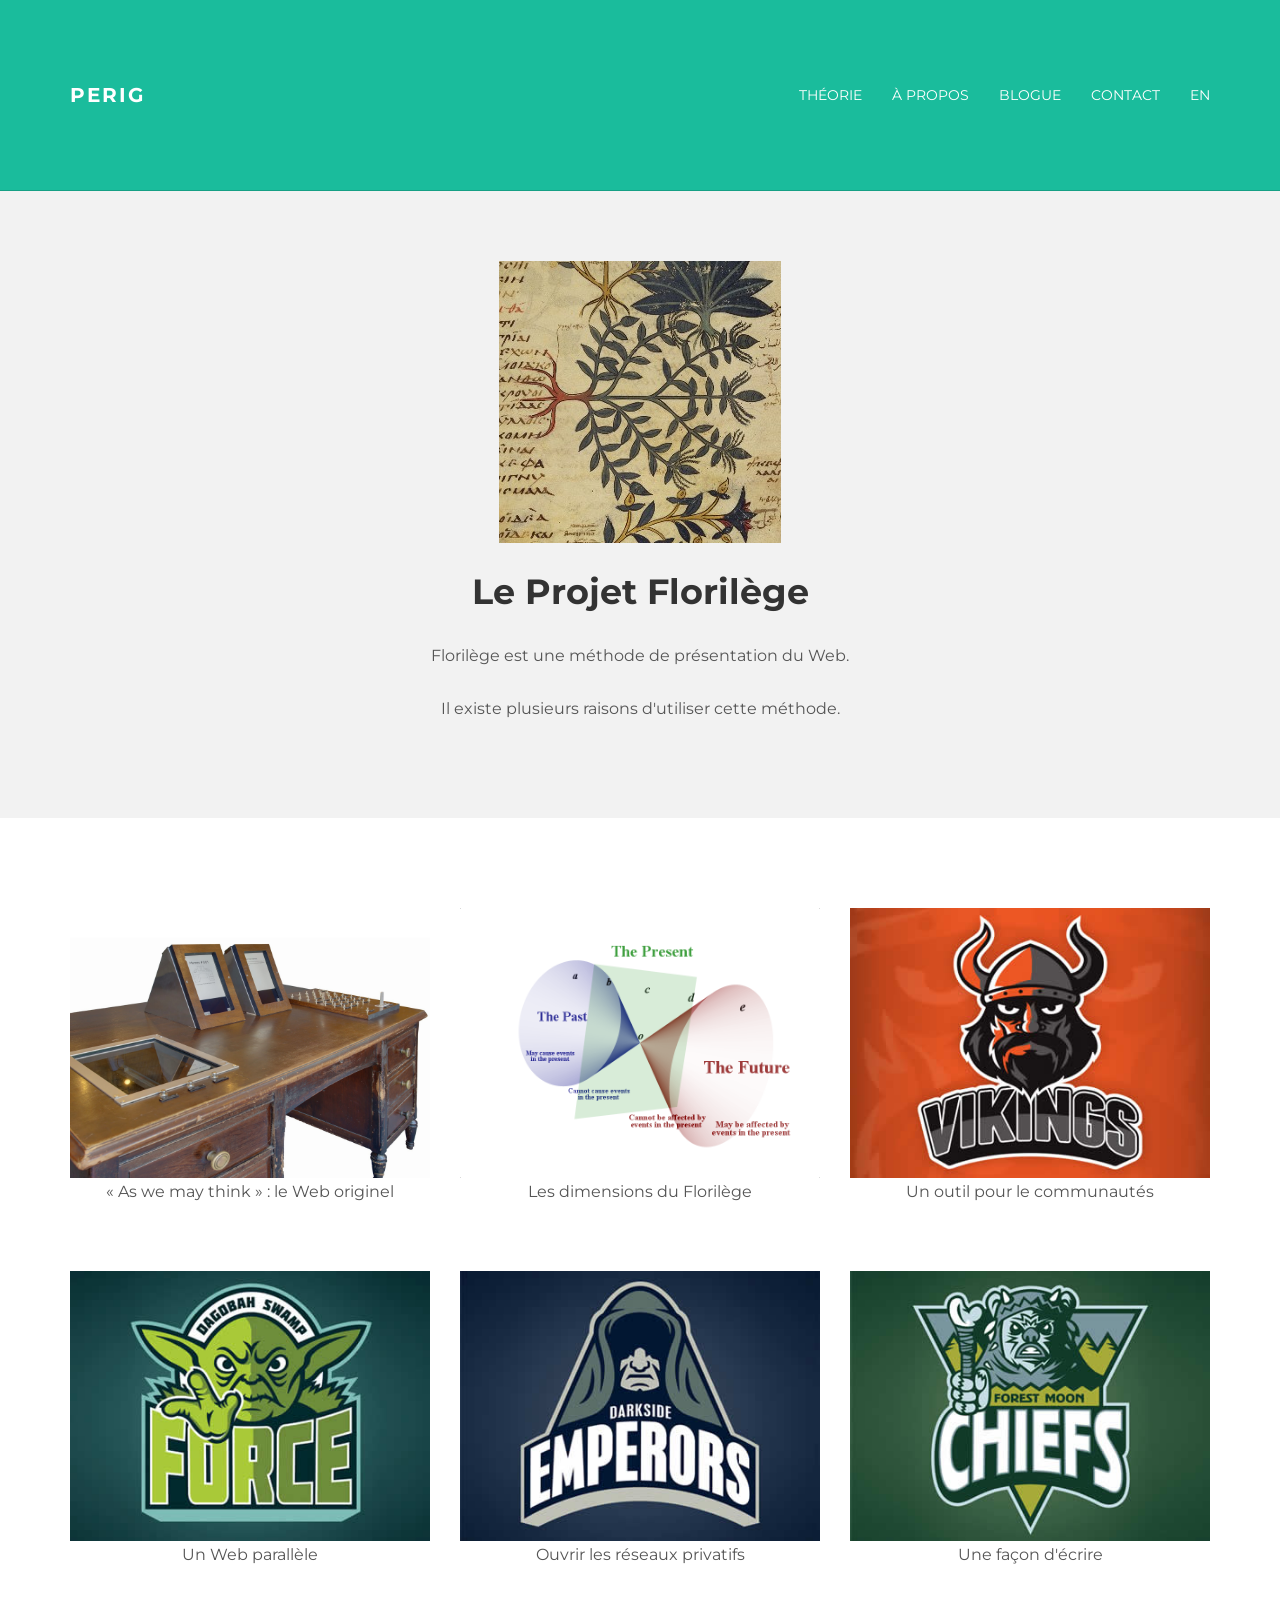
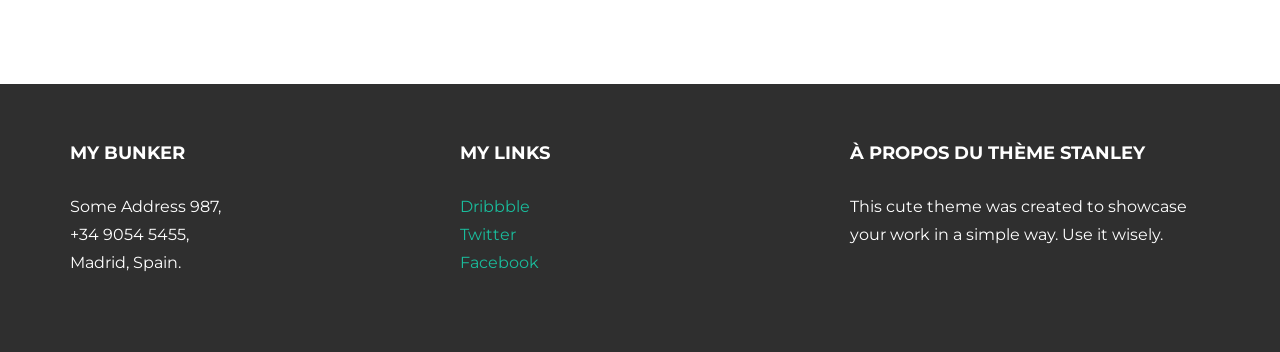
==== accueil.html @ fcb7c6af "Update accueil.html" ====
<!DOCTYPE html>
<html lang="fr">
  <head>
    <meta charset="utf-8">
    <meta http-equiv="X-UA-Compatible" content="IE=edge">
    <meta name="viewport" content="width=device-width, initial-scale=1.0">
    <meta name="description" content="">
    <meta name="author" content="">
    <link rel="shortcut icon" href="../../docs-assets/ico/favicon.png">

    <title>Florilège, par Perig Gouanvic</title>

    <!-- Bootstrap core CSS -->
    <link href="assets/css/bootstrap.css" rel="stylesheet">


    <!-- Custom styles for this template -->
    <link href="assets/css/main.css" rel="stylesheet">

    <script src="https://code.jquery.com/jquery-1.10.2.min.js"></script>
    <script src="assets/js/hover.zoom.js"></script>
    <script src="assets/js/hover.zoom.conf.js"></script>

    <!-- HTML5 shim and Respond.js IE8 support of HTML5 elements and media queries -->
    <!--[if lt IE 9]>
      <script src="https://oss.maxcdn.com/libs/html5shiv/3.7.0/html5shiv.js"></script>
      <script src="https://oss.maxcdn.com/libs/respond.js/1.3.0/respond.min.js"></script>
    <![endif]-->
  </head>

  <body>

    <!-- Static navbar -->
    <div class="navbar navbar-inverse navbar-static-top">
      <div class="container">
        <div class="navbar-header">
          <button type="button" class="navbar-toggle" data-toggle="collapse" data-target=".navbar-collapse">
            <span class="icon-bar"></span>
            <span class="icon-bar"></span>
            <span class="icon-bar"></span>
          </button>
          <a class="navbar-brand" href="index.html">PERIG</a>
        </div>
        <div class="navbar-collapse collapse">
          <ul class="nav navbar-nav navbar-right">
            <li><a href="fr/work.html">Théorie</a></li>
            <li><a href="fr/about.html">À propos</a></li>
            <li><a href="fr/blog.html">Blogue</a></li>
            <li><a href="fr/contact.html">Contact</a></li>
	    <li><a href="index.html">EN</a></li>
          </ul>
        </div><!--/.nav-collapse -->
      </div>
    </div>

	<!-- +++++ Welcome Section +++++ -->
	<div id="ww">
	    <div class="container">
			<div class="row">
				<div class="col-lg-8 col-lg-offset-2 centered">
					<img src="assets/img/florilege_icone_carre.png" alt="Perig Gouanvic">
					<h1>Le Projet Florilège</h1>
					<p>Florilège est une méthode de présentation du Web.</p>
					<p>Il existe plusieurs raisons d'utiliser cette méthode.</p>
				
				</div><!-- /col-lg-8 -->
			</div><!-- /row -->
	    </div> <!-- /container -->
	</div><!-- /ww -->
	
	
	<!-- +++++ Projects Section +++++ -->
	
	<div class="container pt">
		<div class="row mt centered">	
			<div class="col-lg-4">
				<a class="zoom green" href="fr/aswemaythink.html"><img class="img-responsive" src="assets/img/memex.png" alt="" /></a>
				<p>« As we may think » :  le Web originel</p>
			</div>
			<div class="col-lg-4">
				<a class="zoom green" href="fr/dimensions.html"><img class="img-responsive" src="assets/img/light_cone.png" alt="" /></a>
				<p>Les dimensions du Florilège</p>
			</div>
			<div class="col-lg-4">
				<a class="zoom green" href="fr/communautes.html"><img class="img-responsive" src="assets/img/portfolio/port03.jpg" alt="" /></a>
				<p>Un outil pour le communautés</p>
			</div>
		</div><!-- /row -->
		<div class="row mt centered">	
			<div class="col-lg-4">
				<a class="zoom green" href="webparallele.html"><img class="img-responsive" src="assets/img/portfolio/port04.jpg" alt="" /></a>
				<p>Un Web parallèle</p>
			</div>
			<div class="col-lg-4">
				<a class="zoom green" href="contrelesreseauxprivatifs.html"><img class="img-responsive" src="assets/img/portfolio/port05.jpg" alt="" /></a>
				<p>Ouvrir les réseaux privatifs</p>
			</div>
			<div class="col-lg-4">
				<a class="zoom green" href="unefacondecrire.html"><img class="img-responsive" src="assets/img/portfolio/port06.jpg" alt="" /></a>
				<p>Une façon d'écrire</p>
			</div>
		</div><!-- /row -->
	</div><!-- /container -->
	
	
	<!-- +++++ Footer Section +++++ -->
	
	<div id="footer">
		<div class="container">
			<div class="row">
				<div class="col-lg-4">
					<h4>My Bunker</h4>
					<p>
						Some Address 987,<br/>
						+34 9054 5455, <br/>
						Madrid, Spain.
					</p>
				</div><!-- /col-lg-4 -->
				
				<div class="col-lg-4">
					<h4>My Links</h4>
					<p>
						<a href="#">Dribbble</a><br/>
						<a href="#">Twitter</a><br/>
						<a href="#">Facebook</a>
					</p>
				</div><!-- /col-lg-4 -->
				
				<div class="col-lg-4">
					<h4>À propos du thème Stanley</h4>
					<p>This cute theme was created to showcase your work in a simple way. Use it wisely.</p>
				</div><!-- /col-lg-4 -->
			
			</div>
		
		</div>
	</div>
	

    <!-- Bootstrap core JavaScript
    ================================================== -->
    <!-- Placed at the end of the document so the pages load faster -->
    <script src="assets/js/bootstrap.min.js"></script>
  </body>
</html>
---- assets/css/main.css ----
/*
 * Author: Carlos Alvarez
 * URL: http://alvarez.is
 *
 * Project Name: STANLEY - Free Bootstrap 3 Theme
 * Version: 1.0
 * URL: http://blacktie.co
 */

@import url(http://fonts.googleapis.com/css?family=Montserrat:400,700);

body {
  	background-color: #ffffff;
  	font-family: 'Montserrat', sans-serif;
    font-weight: 400;
    font-size: 14px;
    color: #555;

    -webkit-font-smoothing: antialiased;
    -webkit-overflow-scrolling: touch;
}

/* Titles */
h1, h2, h3, h4, h5, h6 {
	font-family: 'Montserrat', sans-serif;
    font-weight: 700;
    color: #333;
}

h1 {
	font-size: 35px;
	margin-top: 30px;
	margin-bottom: 30px;
}



/* Paragraph & Typographic */
p {
    line-height: 28px;
    margin-bottom: 25px;
    font-size: 16px;
}

.centered {
    text-align: center;
}

/* Links */
a {
    color: #1abc9c;
    word-wrap: break-word;

    -webkit-transition: color 0.1s ease-in, background 0.1s ease-in;
    -moz-transition: color 0.1s ease-in, background 0.1s ease-in;
    -ms-transition: color 0.1s ease-in, background 0.1s ease-in;
    -o-transition: color 0.1s ease-in, background 0.1s ease-in;
    transition: color 0.1s ease-in, background 0.1s ease-in;
}

a:hover,
a:focus {
    color: #7b7b7b;
    text-decoration: none;
    outline: 0;
}

a:before,
a:after {
    -webkit-transition: color 0.1s ease-in, background 0.1s ease-in;
    -moz-transition: color 0.1s ease-in, background 0.1s ease-in;
    -ms-transition: color 0.1s ease-in, background 0.1s ease-in;
    -o-transition: color 0.1s ease-in, background 0.1s ease-in;
    transition: color 0.1s ease-in, background 0.1s ease-in;
}

 hr {
    display: block;
    height: 1px;
    border: 0;
    border-top: 1px solid #ccc;
    margin: 1em 0;
    padding: 0;
}


.navbar {
	text-transform: uppercase;
	margin-bottom: 0px;
}

.navbar-inverse {
	padding-bottom: 70px;
	padding-top: 70px;
}

.navbar-inverse {
	background-color: #1abc9c;
	border-color: #16a085;
}

.navbar-inverse .navbar-nav > li > a {
	color: white;
}

.navbar-inverse .navbar-nav > li > a:hover {
	color: #222222;
}

.navbar-brand {
	font-weight: 700;
	font-size: 20px;
	letter-spacing: 2px;
}

.navbar-inverse .navbar-brand {
	color: white;
}

.navbar-inverse .navbar-toggle {
	border-color: transparent;
}

.progress-bar-theme {
  background-color: #1abc9c;
}


/* Helpers */

.mt {
	margin-top: 40px;
	margin-bottom: 40px;
}

.pt {
	padding-top: 50px;
	padding-bottom: 50px;
}


/* +++++ WRAP SECTIONS +++++ */

#ww {
	padding-top: 70px;
	padding-bottom: 70px;
	background-color: #f2f2f2;
}


#footer {
	background-color: #2f2f2f;
	padding-top: 50px;
	padding-bottom: 50px; 
}

#footer p {
	color: white;
}

#footer h4 {
	color: white;
	text-transform: uppercase;
	padding-bottom: 20px;
}


/* +++++ Color Wraps / Blog Page +++++ */

#grey {
	padding-top: 60px;
	padding-bottom: 60px;
	background-color: #f2f2f2;
}

#white {
	padding-top: 60px;
	padding-bottom: 60px;
	background-color: #ffffff;
}



/* Blog Date*/
bd {
	font-size: 12px;
	text-transform: uppercase;
	color: #d2d2d2;
	font-weight: 700;
}

/* Blog Author*/
ba {
	font-size: 12px;
	text-transform: uppercase;
}

/* Blog Quote */
.bq {
	font-size: 22px;
	padding-top: 30px;
}

/* Blog Tags */
bt {
	font-size: 12px;
}

/* ================== PORTFOLIO IMAGES HOVER EFFECT ================== */
/* Effects also are controled by hover.zoom.js */
.zoom { 
    display:block; 
    position:relative; 
    overflow:hidden; 
    background:transparent url(../img/loader.gif) no-repeat center;
}


    .zoomOverlay {
        position:absolute;
        top:0; left:0;
        bottom:0; right:0;
        display:none;
        background-image:url(../img/zoom.png);
        background-repeat:no-repeat;
        background-position:center;
    }

.zoom2 {
	opacity: 1;
}

.zoom2:hover {
	opacity: 0.5;
}

/* glyphicon Configuration */

.glyphicon {
	font-size: 40px;
	color: #1abc9c;
}
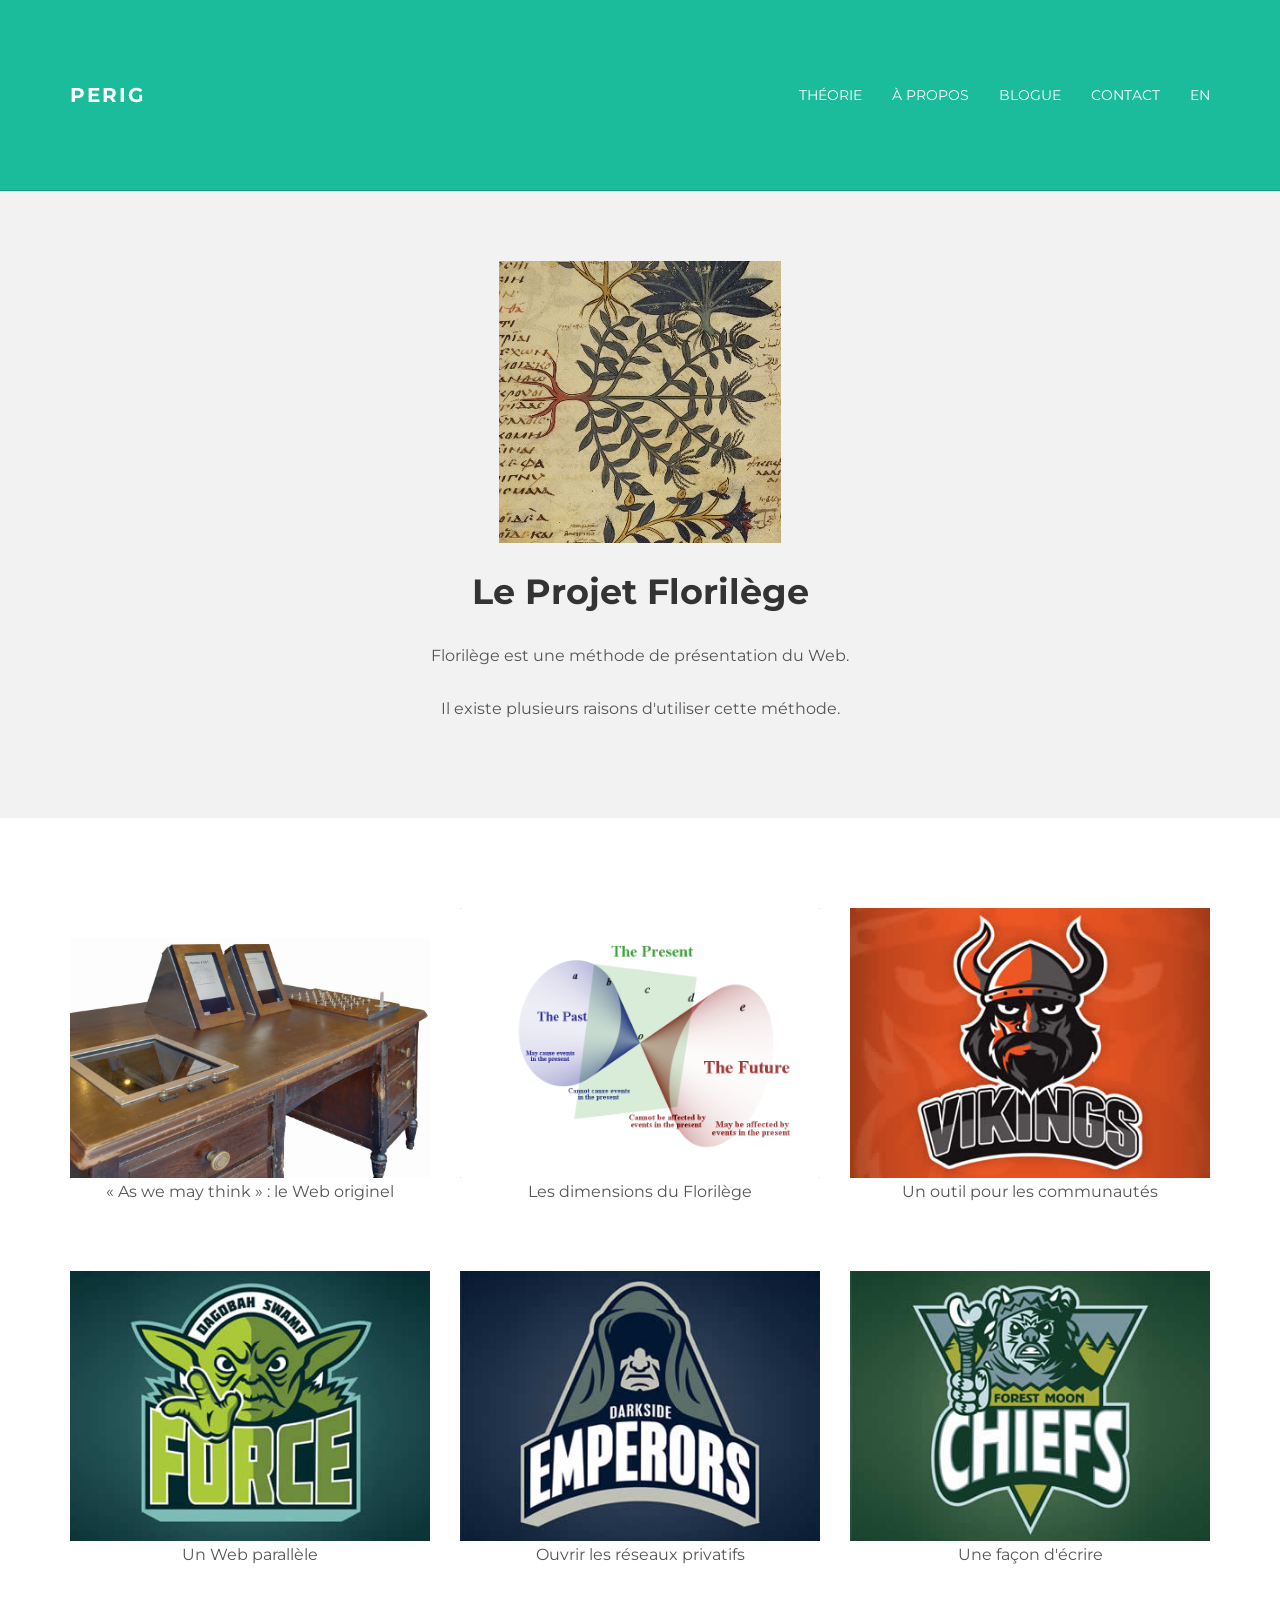
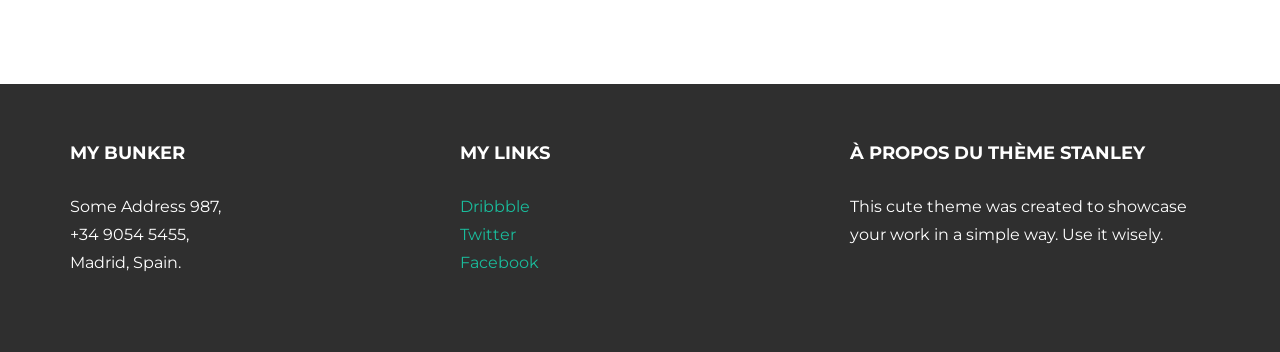
==== commit 29fa76c3: "Update accueil.html" ====
--- a/accueil.html
+++ b/accueil.html
@@ -83,7 +83,7 @@
 			</div>
 			<div class="col-lg-4">
 				<a class="zoom green" href="fr/communautes.html"><img class="img-responsive" src="assets/img/portfolio/port03.jpg" alt="" /></a>
-				<p>Un outil pour le communautés</p>
+				<p>Un outil pour les communautés</p>
 			</div>
 		</div><!-- /row -->
 		<div class="row mt centered">	
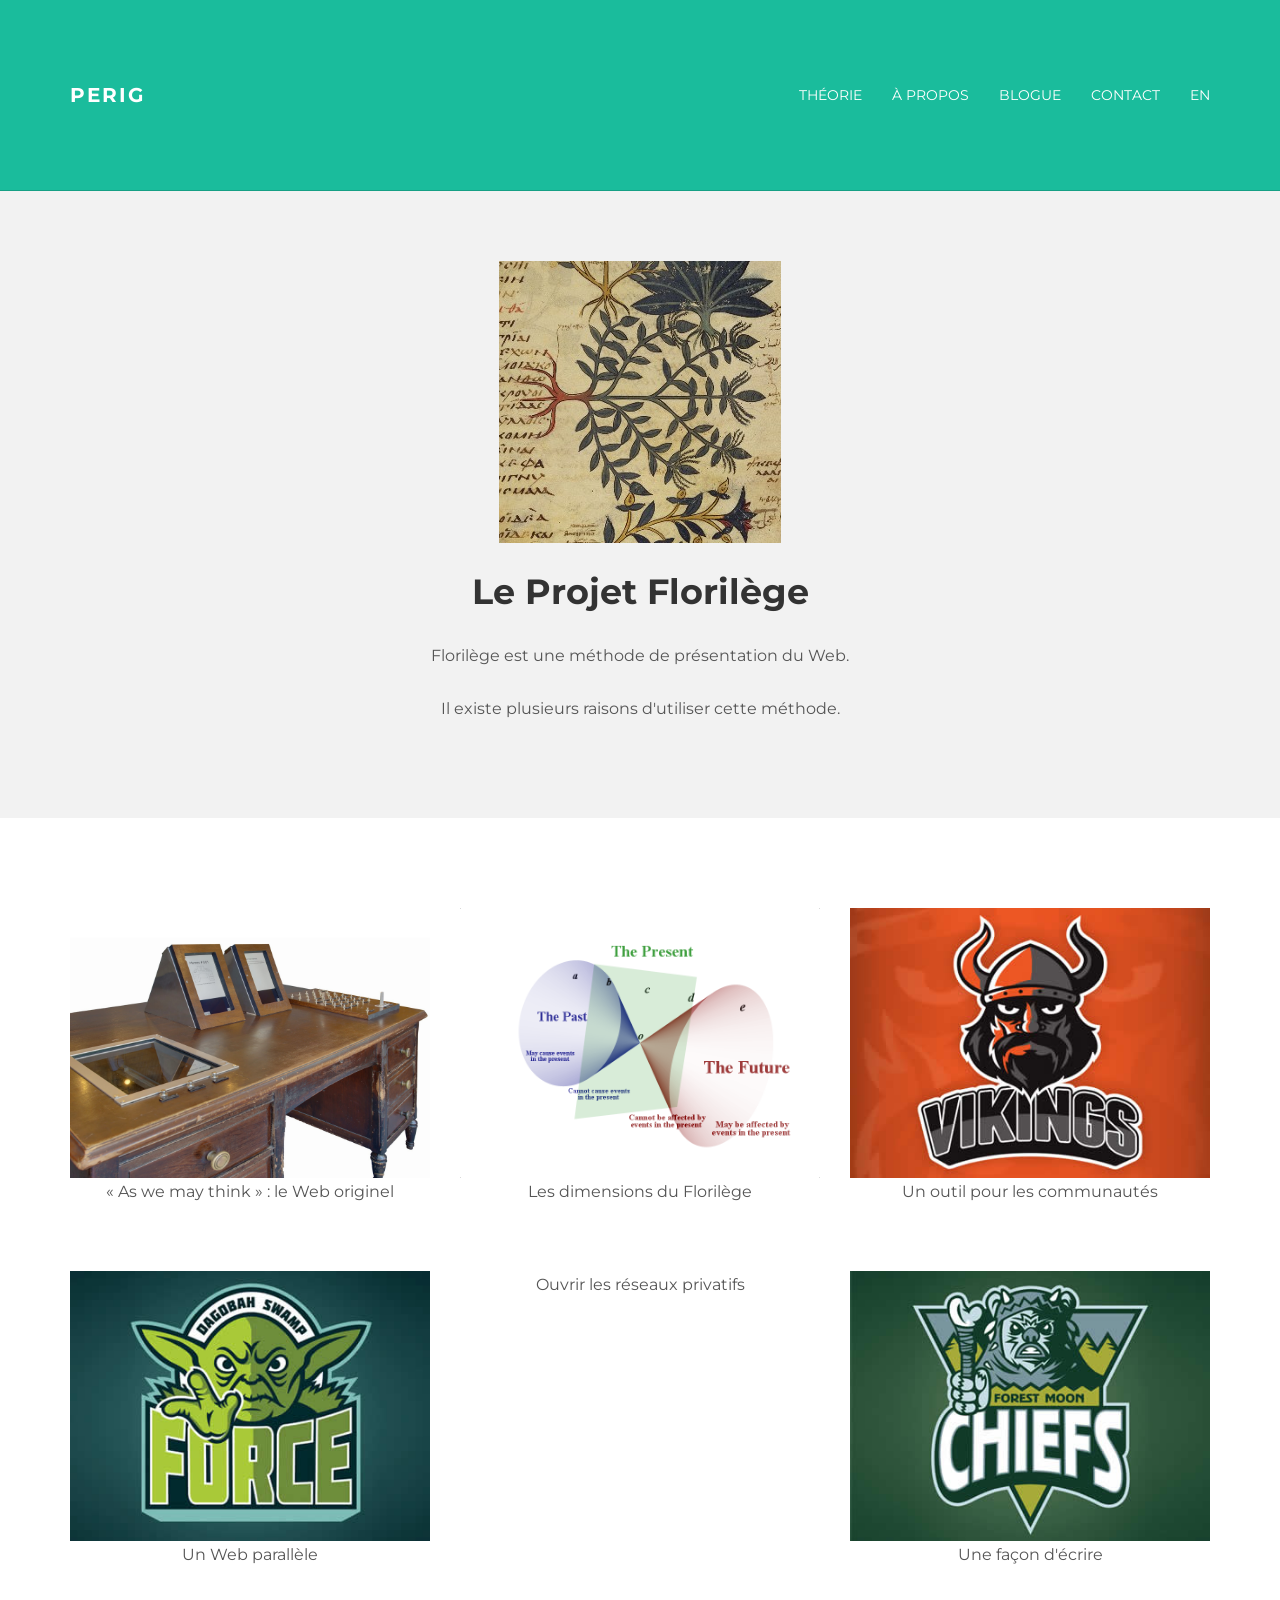
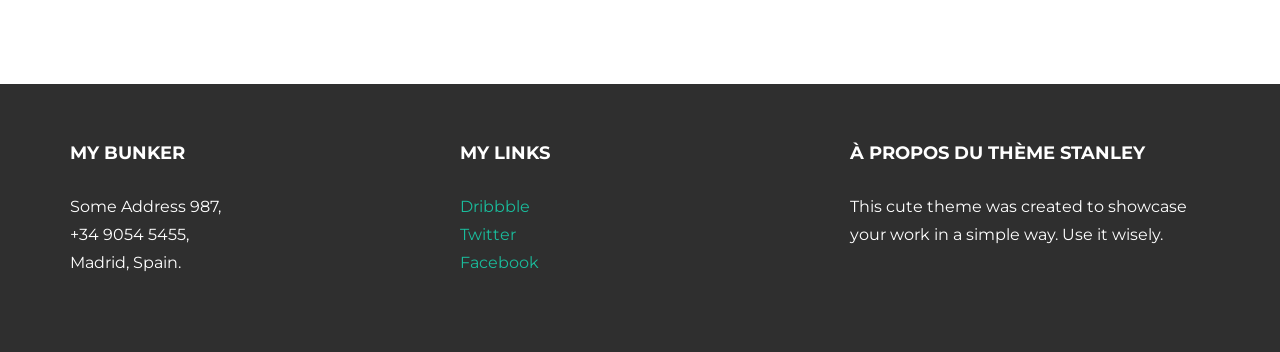
==== commit 1475e1e2: "Update accueil.html" ====
--- a/accueil.html
+++ b/accueil.html
@@ -92,7 +92,7 @@
 				<p>Un Web parallèle</p>
 			</div>
 			<div class="col-lg-4">
-				<a class="zoom green" href="contrelesreseauxprivatifs.html"><img class="img-responsive" src="assets/img/portfolio/port05.jpg" alt="" /></a>
+				<a class="zoom green" href="contrelesreseauxprivatifs.html"><img class="img-responsive" src="assets/img/reseaux_sociaux_fermes.png" alt="" /></a>
 				<p>Ouvrir les réseaux privatifs</p>
 			</div>
 			<div class="col-lg-4">
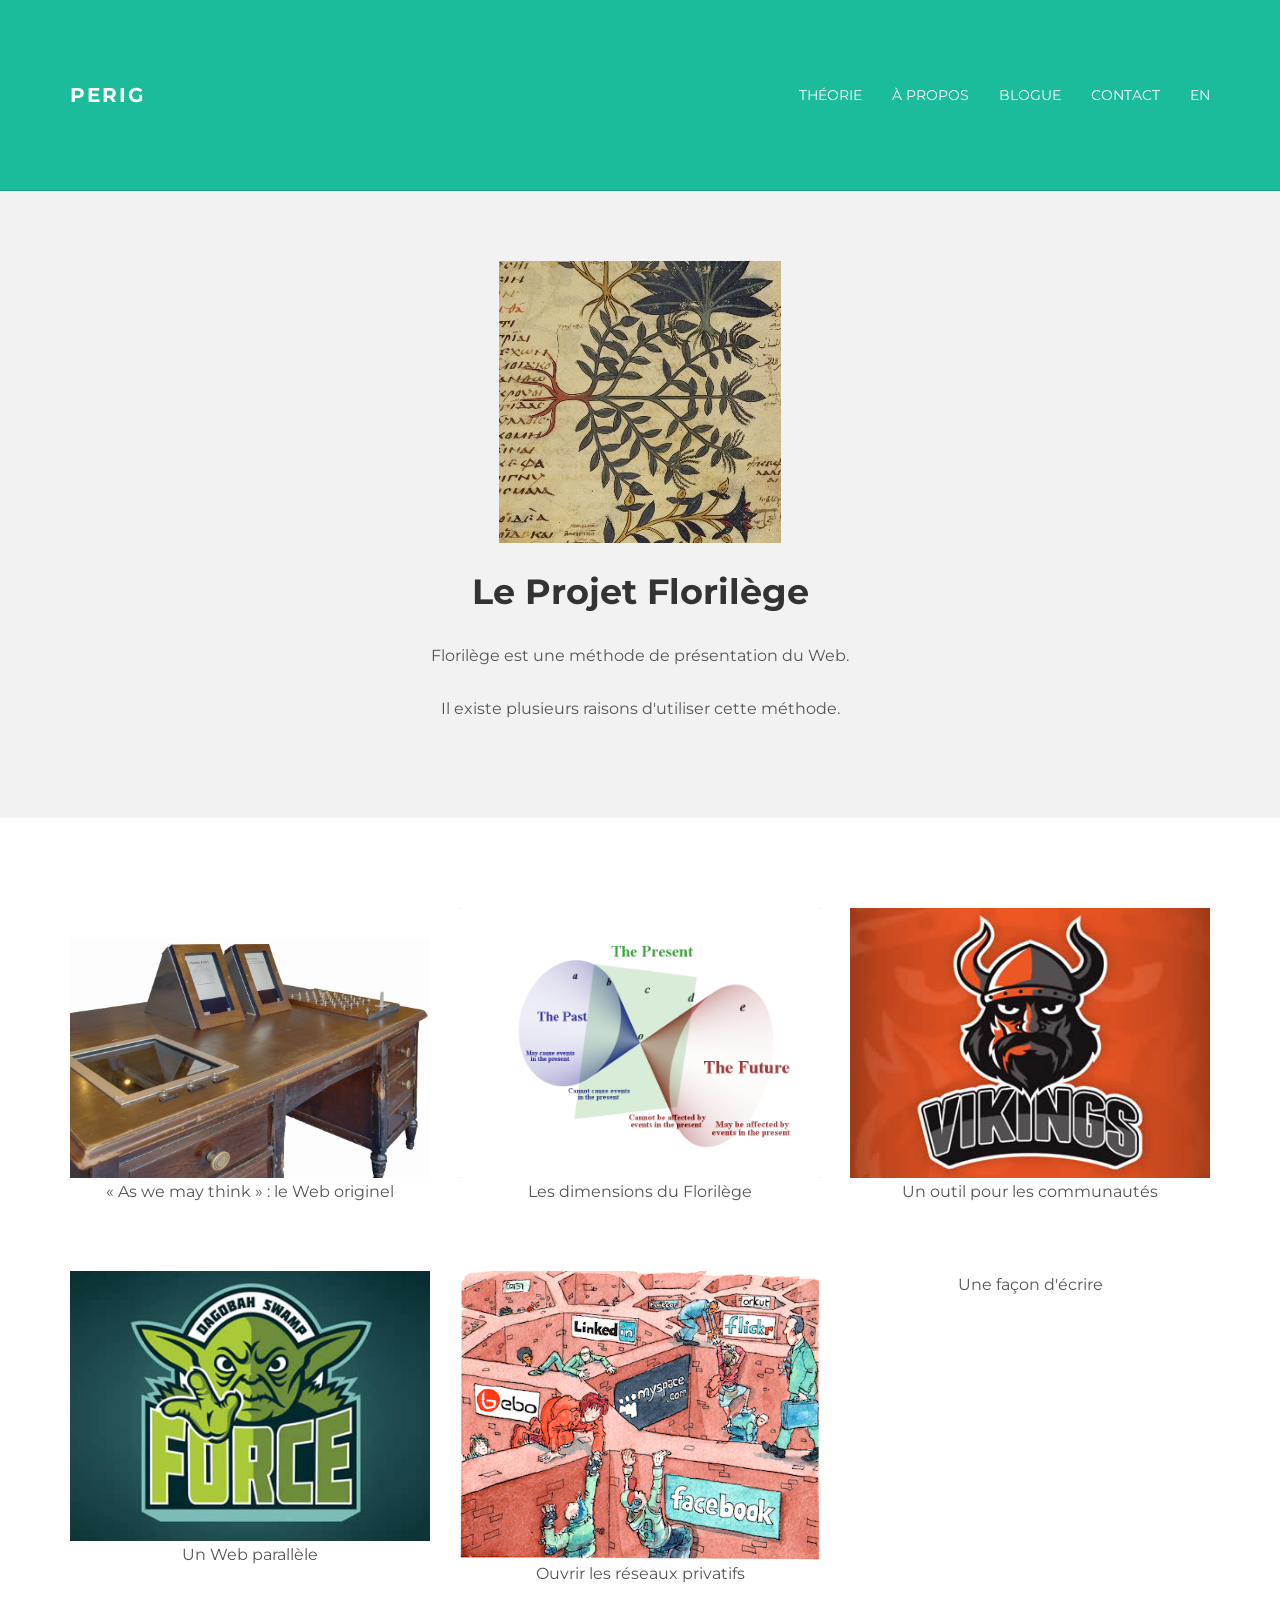
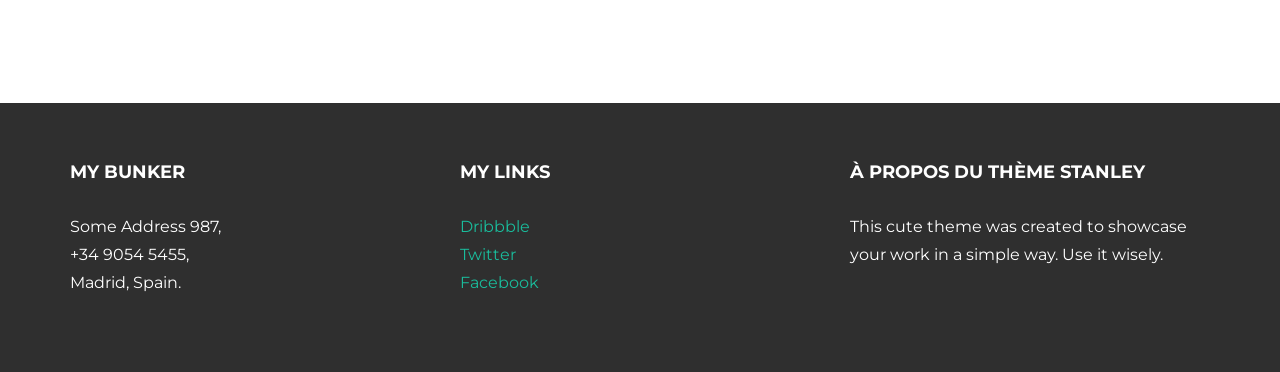
==== commit e4f972fb: "Update accueil.html" ====
--- a/accueil.html
+++ b/accueil.html
@@ -96,7 +96,7 @@
 				<p>Ouvrir les réseaux privatifs</p>
 			</div>
 			<div class="col-lg-4">
-				<a class="zoom green" href="unefacondecrire.html"><img class="img-responsive" src="assets/img/portfolio/port06.jpg" alt="" /></a>
+				<a class="zoom green" href="unefacondecrire.html"><img class="img-responsive" src="assets/img/just_my_mind.jpg" alt="" /></a>
 				<p>Une façon d'écrire</p>
 			</div>
 		</div><!-- /row -->
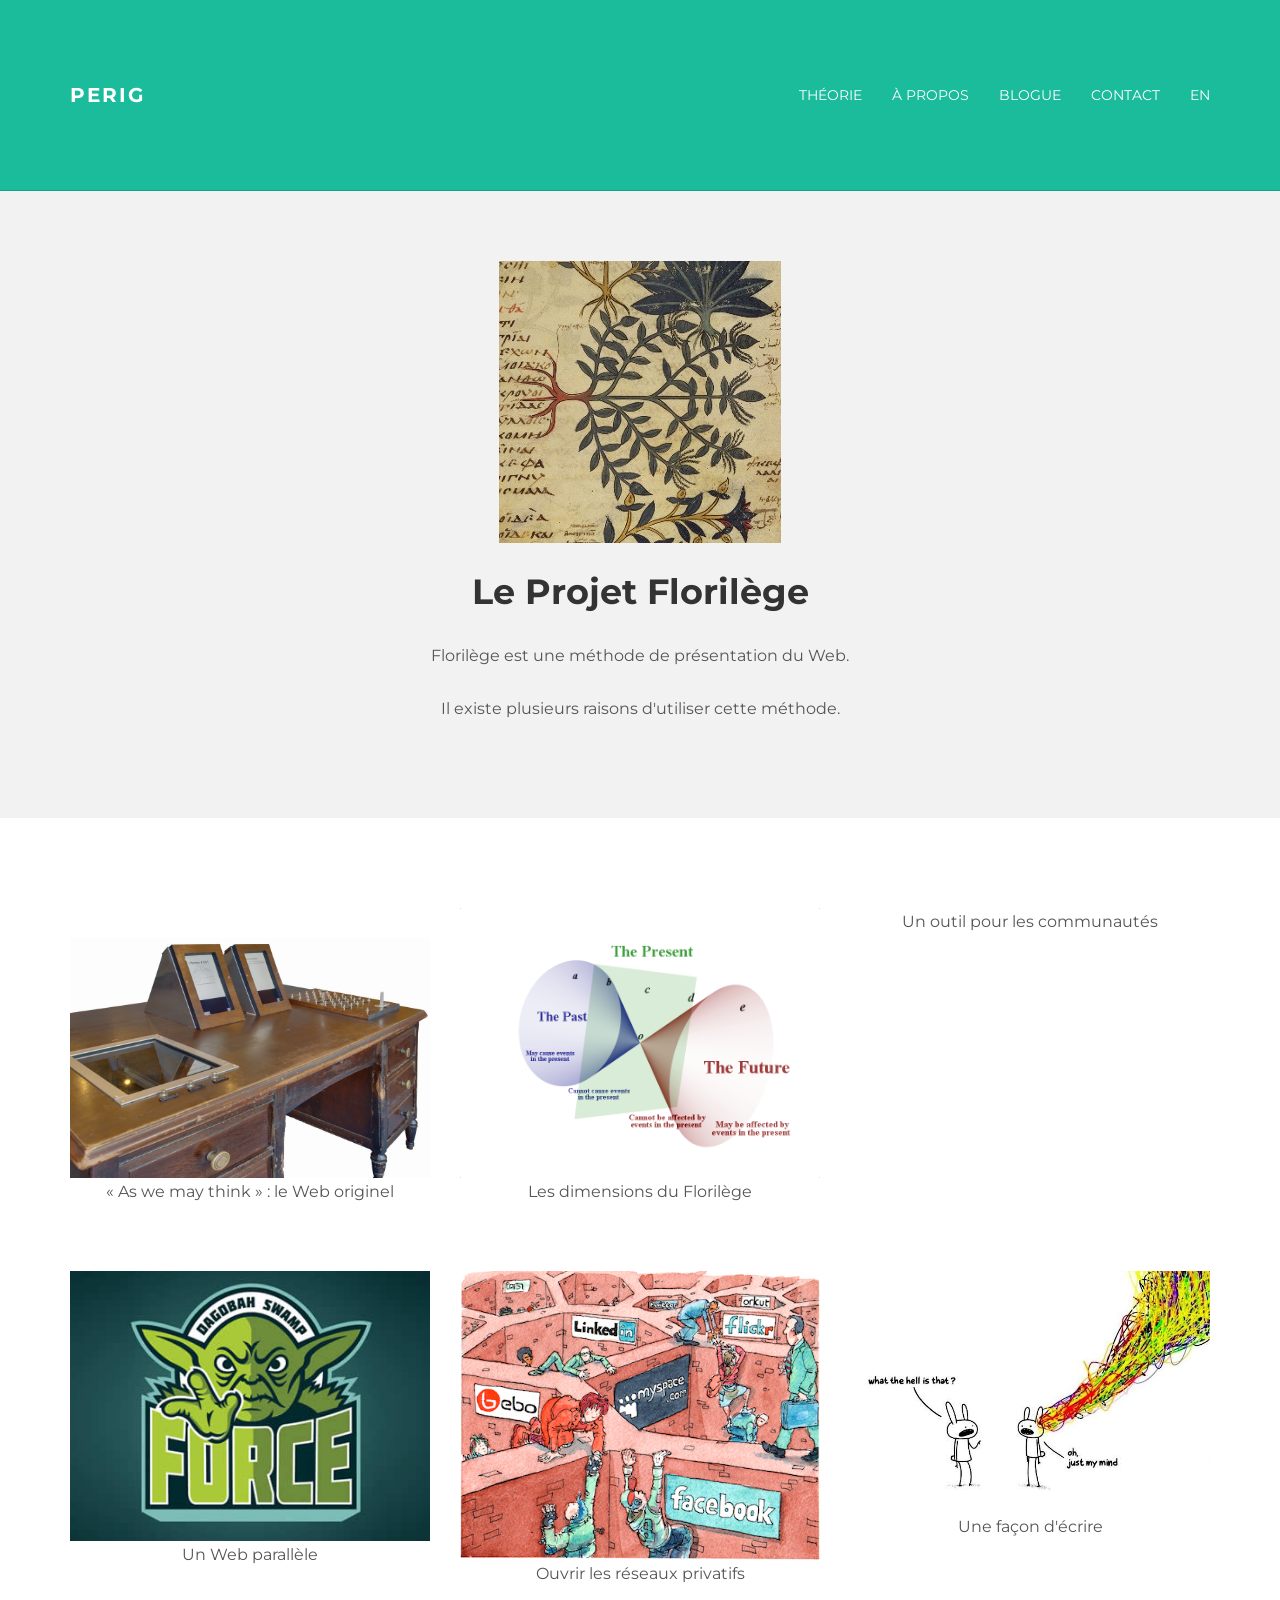
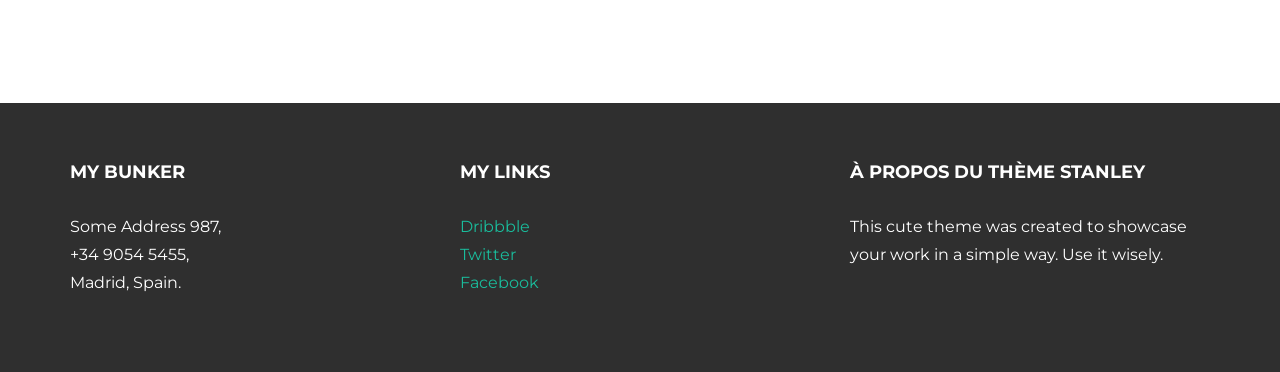
==== commit 385269c8: "Update accueil.html" ====
--- a/accueil.html
+++ b/accueil.html
@@ -82,7 +82,7 @@
 				<p>Les dimensions du Florilège</p>
 			</div>
 			<div class="col-lg-4">
-				<a class="zoom green" href="fr/communautes.html"><img class="img-responsive" src="assets/img/portfolio/port03.jpg" alt="" /></a>
+				<a class="zoom green" href="fr/communautes.html"><img class="img-responsive" src="assets/img/planete_sauvage_cog.jpeg" alt="" /></a>
 				<p>Un outil pour les communautés</p>
 			</div>
 		</div><!-- /row -->
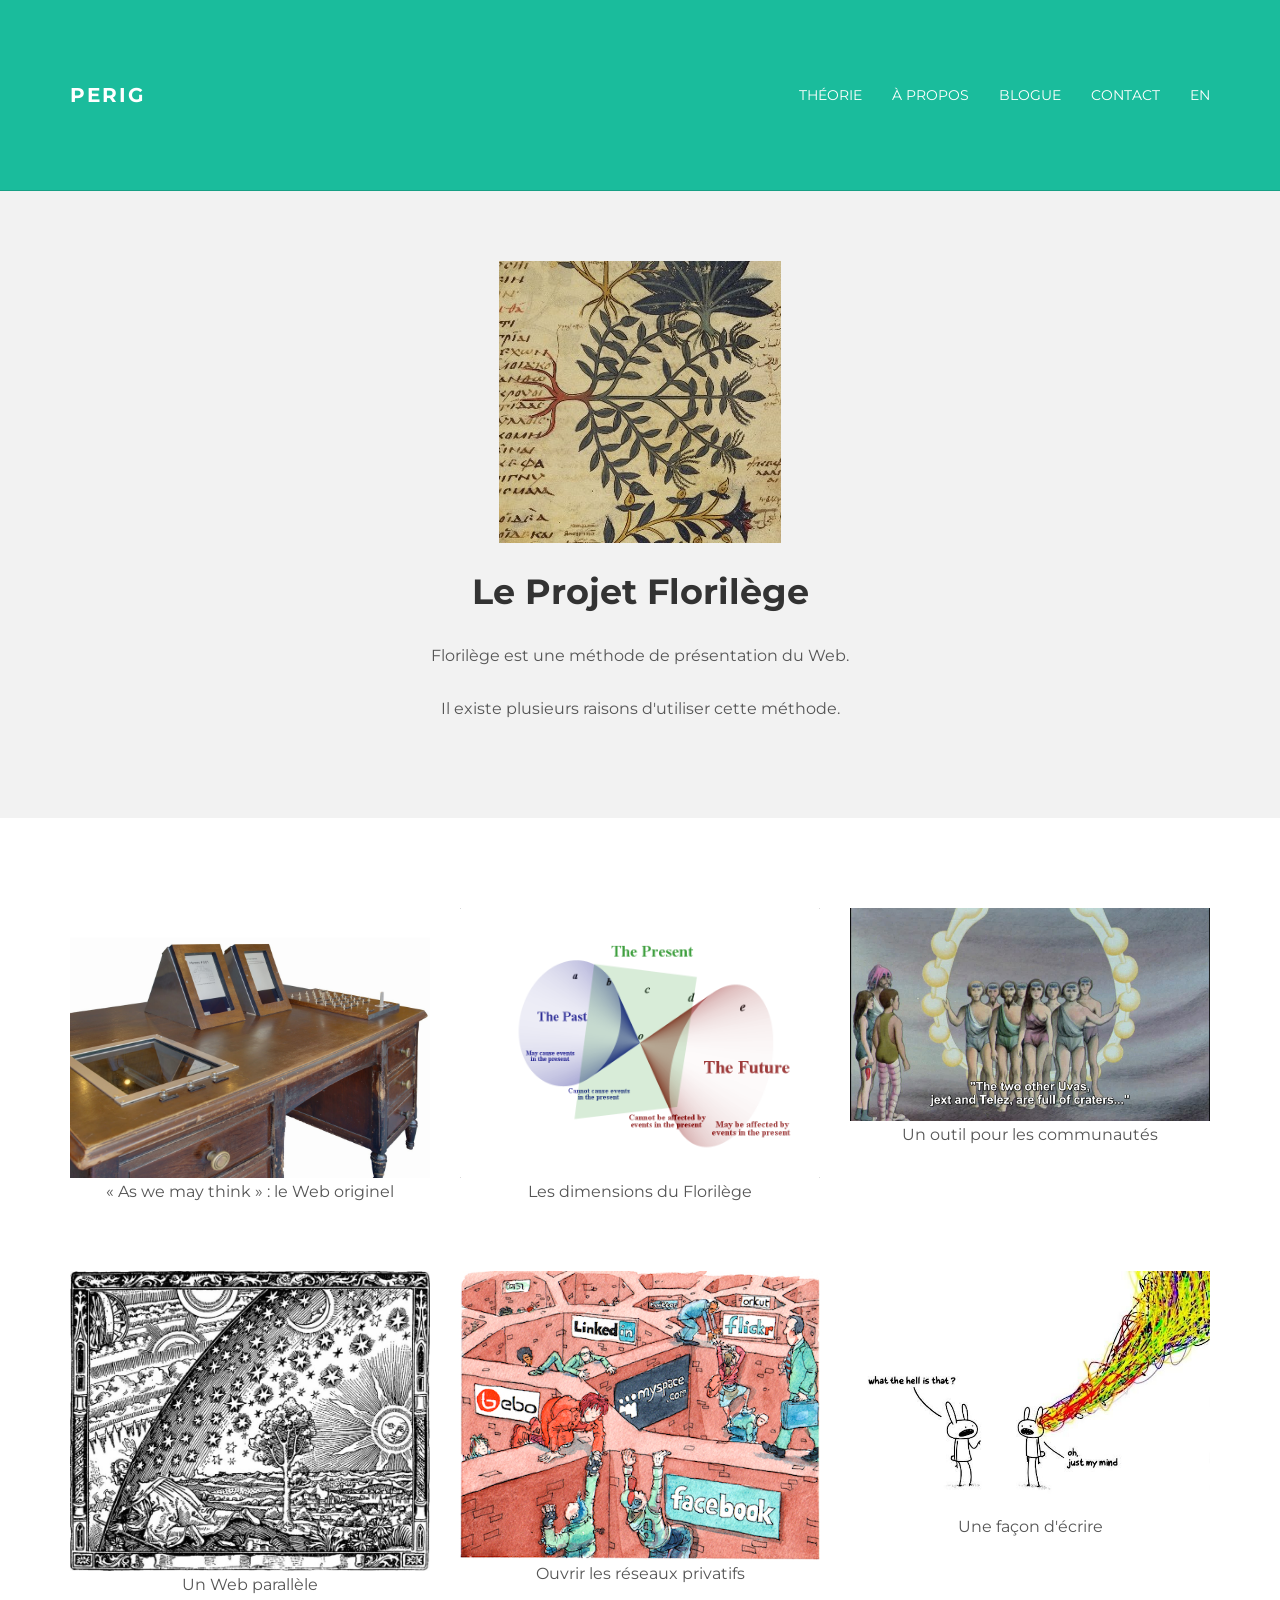
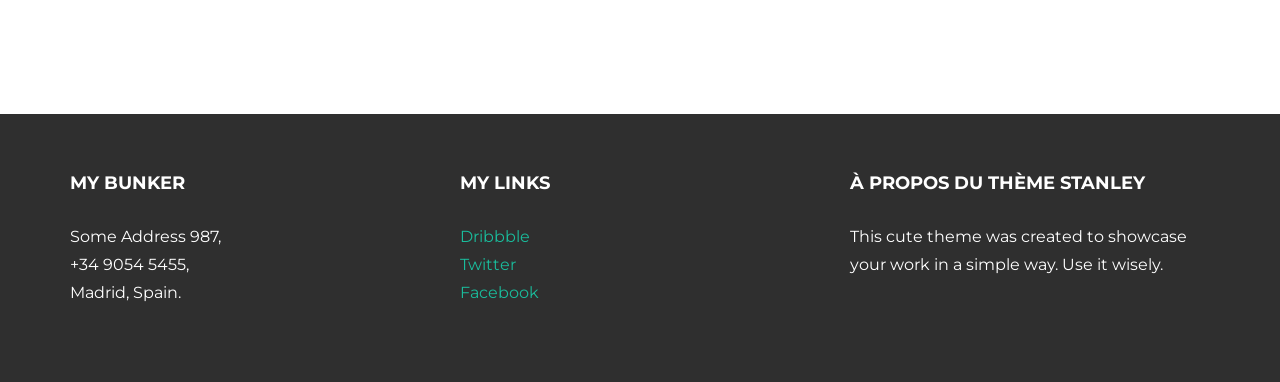
==== commit 5a615212: "Update accueil.html" ====
--- a/accueil.html
+++ b/accueil.html
@@ -88,7 +88,7 @@
 		</div><!-- /row -->
 		<div class="row mt centered">	
 			<div class="col-lg-4">
-				<a class="zoom green" href="webparallele.html"><img class="img-responsive" src="assets/img/portfolio/port04.jpg" alt="" /></a>
+				<a class="zoom green" href="webparallele.html"><img class="img-responsive" src="assets/img/cosmos.jpg" alt="" /></a>
 				<p>Un Web parallèle</p>
 			</div>
 			<div class="col-lg-4">
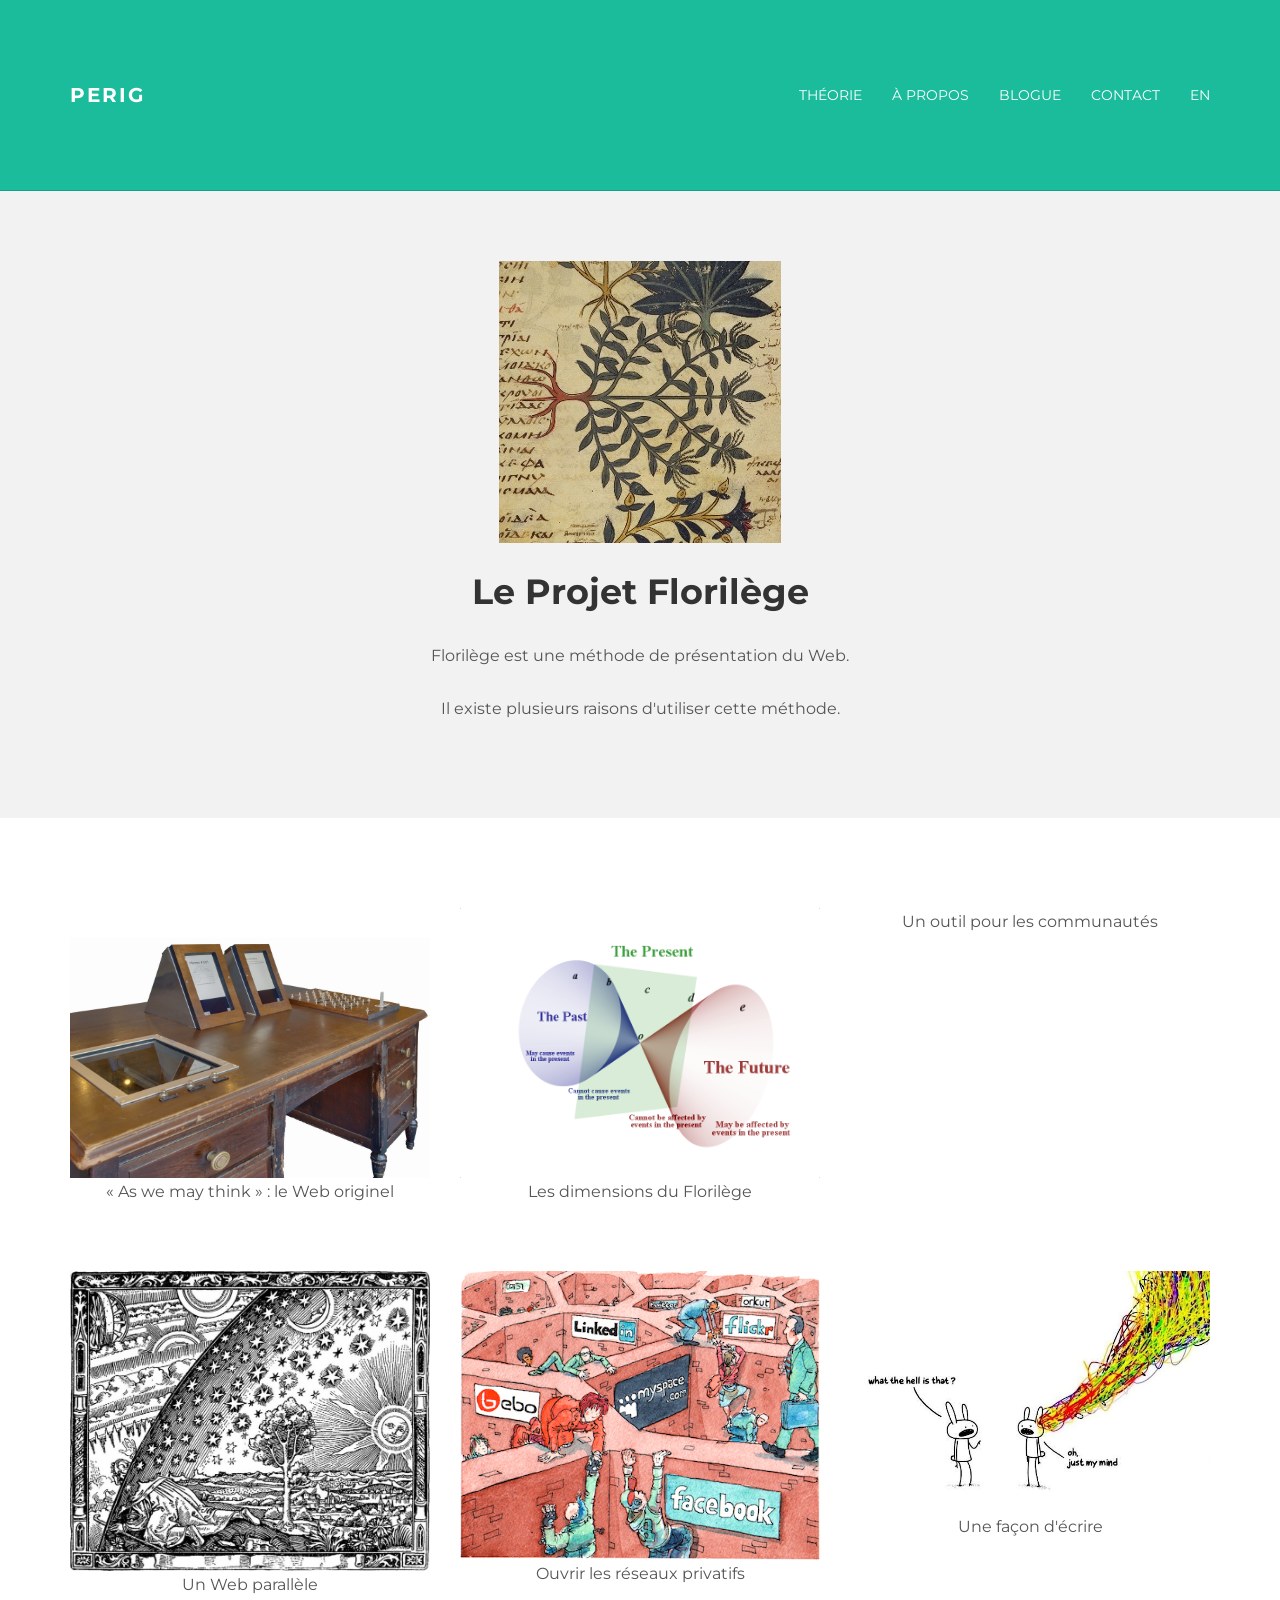
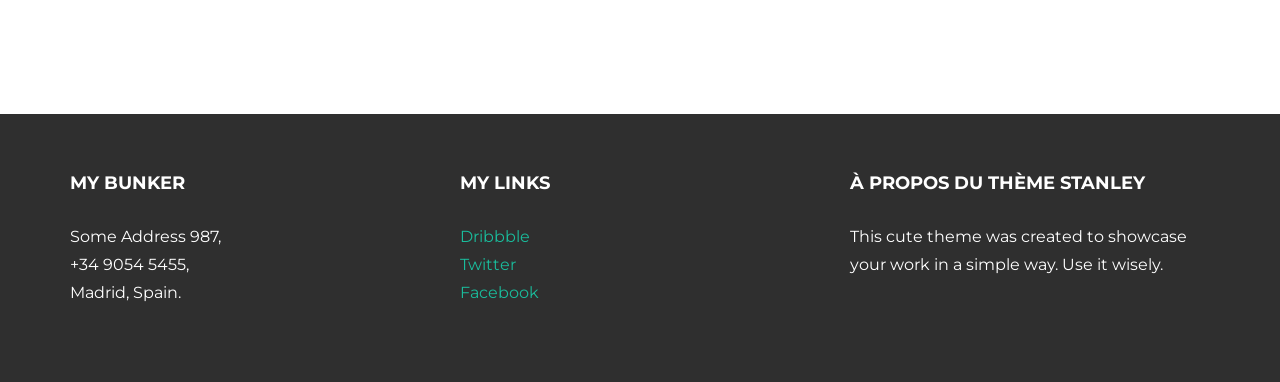
==== commit 570fec1f: "Update accueil.html" ====
--- a/accueil.html
+++ b/accueil.html
@@ -82,7 +82,7 @@
 				<p>Les dimensions du Florilège</p>
 			</div>
 			<div class="col-lg-4">
-				<a class="zoom green" href="fr/communautes.html"><img class="img-responsive" src="assets/img/planete_sauvage_cog.jpeg" alt="" /></a>
+				<a class="zoom green" href="fr/communautes.html"><img class="img-responsive" src="assets/img/planete_sauvage_cog.png" alt="" /></a>
 				<p>Un outil pour les communautés</p>
 			</div>
 		</div><!-- /row -->
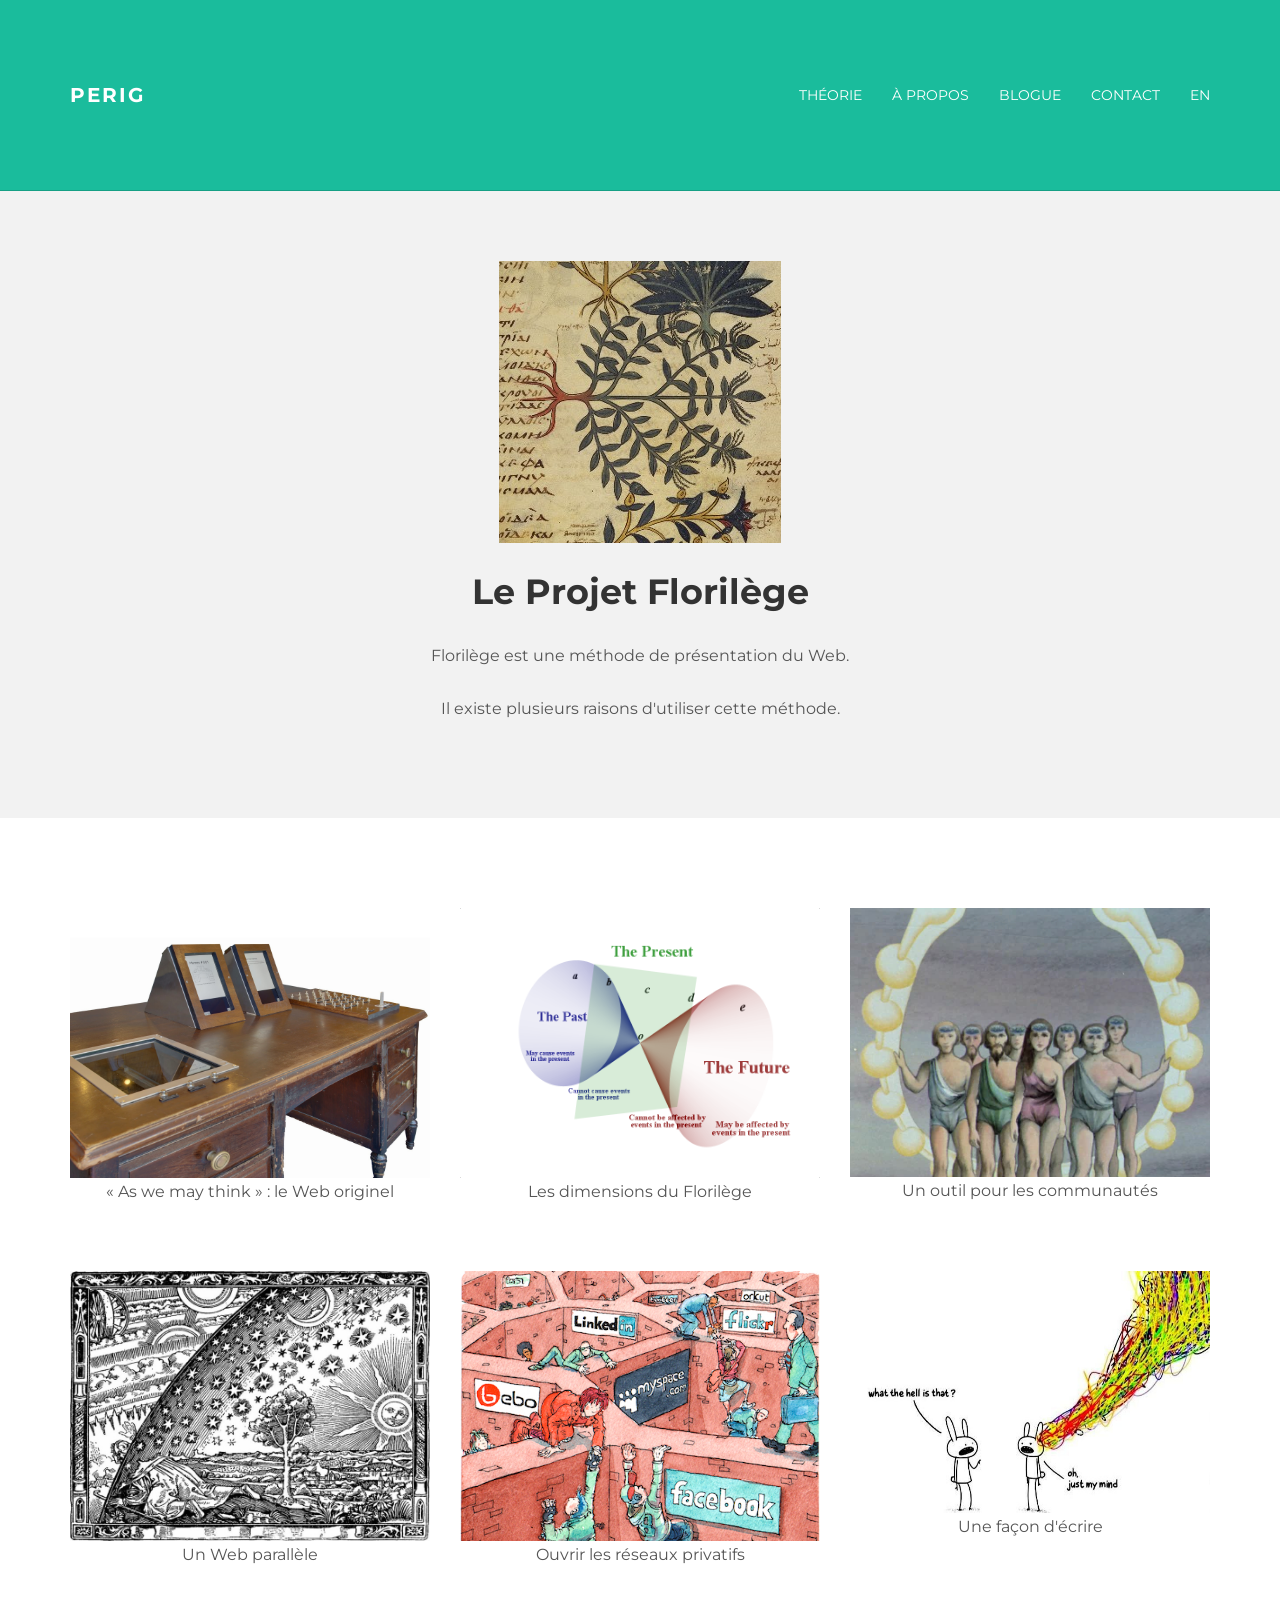
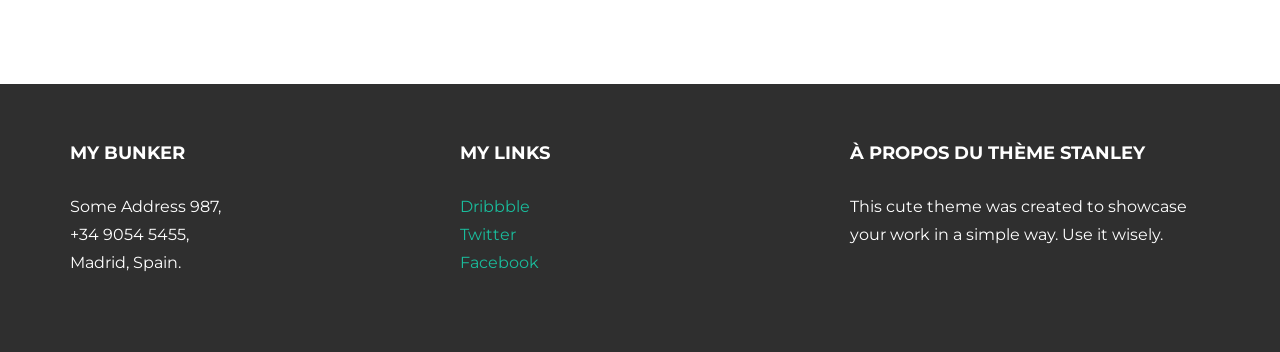
==== commit 865a6618: "Update accueil.html" ====
--- a/accueil.html
+++ b/accueil.html
@@ -88,15 +88,15 @@
 		</div><!-- /row -->
 		<div class="row mt centered">	
 			<div class="col-lg-4">
-				<a class="zoom green" href="webparallele.html"><img class="img-responsive" src="assets/img/cosmos.jpg" alt="" /></a>
+				<a class="zoom green" href="fr/webparallele.html"><img class="img-responsive" src="assets/img/cosmos.jpg" alt="" /></a>
 				<p>Un Web parallèle</p>
 			</div>
 			<div class="col-lg-4">
-				<a class="zoom green" href="contrelesreseauxprivatifs.html"><img class="img-responsive" src="assets/img/reseaux_sociaux_fermes.png" alt="" /></a>
+				<a class="zoom green" href="fr/contrelesreseauxprivatifs.html"><img class="img-responsive" src="assets/img/reseaux_sociaux_fermes.png" alt="" /></a>
 				<p>Ouvrir les réseaux privatifs</p>
 			</div>
 			<div class="col-lg-4">
-				<a class="zoom green" href="unefacondecrire.html"><img class="img-responsive" src="assets/img/just_my_mind.jpg" alt="" /></a>
+				<a class="zoom green" href="fr/unefacondecrire.html"><img class="img-responsive" src="assets/img/just_my_mind.jpg" alt="" /></a>
 				<p>Une façon d'écrire</p>
 			</div>
 		</div><!-- /row -->
